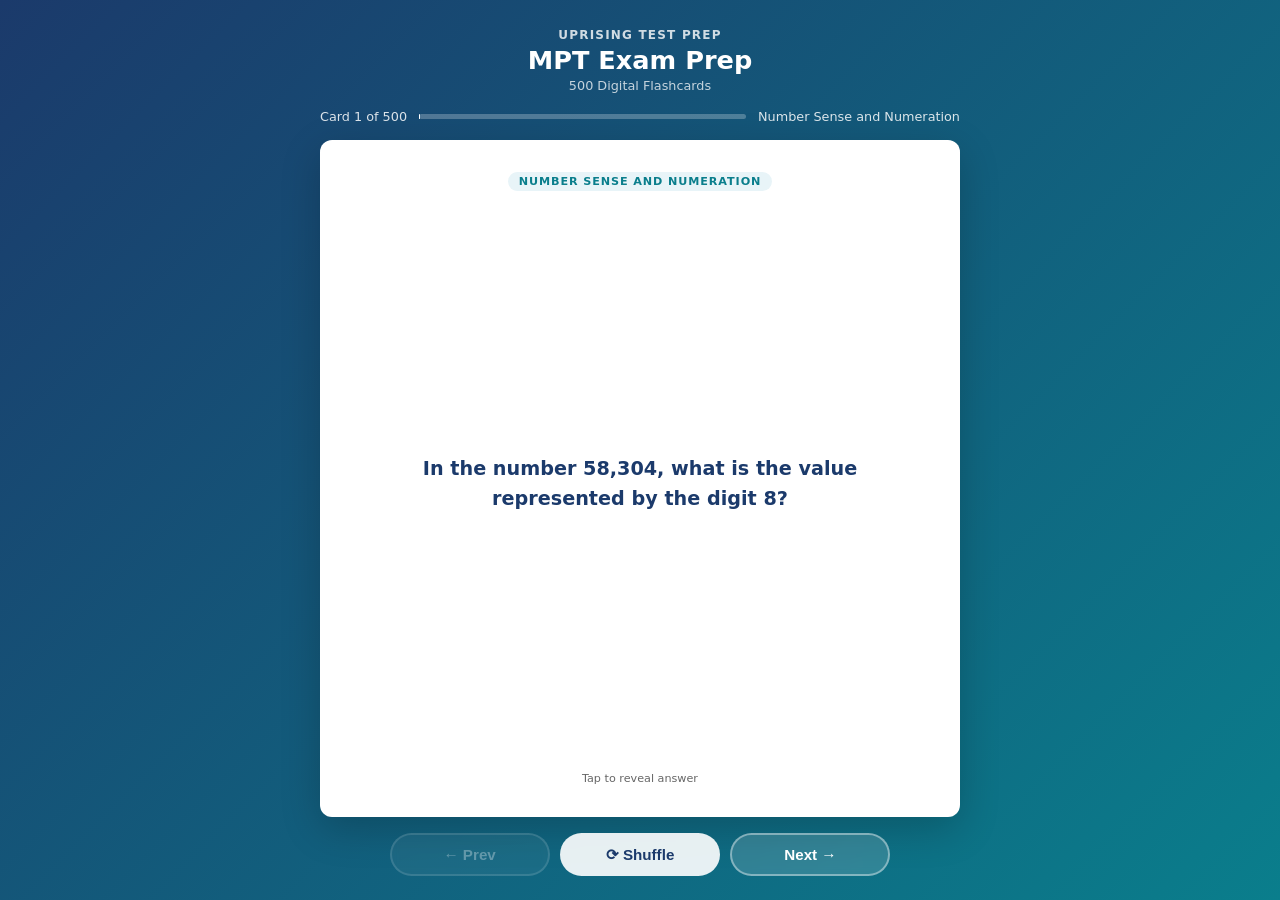
==== flashcards/index.html @ c452686e "Deploy MPT exam" ====
<!DOCTYPE html>
<html lang="en">
<head>
  <meta charset="UTF-8">
  <meta name="viewport" content="width=device-width, initial-scale=1.0">
  <title>MPT Exam Prep — Flashcards</title>
  <style>
    :root {
      --blue:   #1B3A6B;
      --teal:   #0A7E8C;
      --ltblue: #E8F4F8;
      --white:  #FFFFFF;
      --text:   #1A1A1A;
      --muted:  #666;
      --radius: 12px;
    }
    * { box-sizing: border-box; margin: 0; padding: 0; }
    html, body { height: 100%; }
    body {
      font-family: 'Segoe UI', system-ui, sans-serif;
      background: linear-gradient(135deg, var(--blue) 0%, var(--teal) 100%);
      min-height: 100dvh;
      display: flex;
      flex-direction: column;
      align-items: center;
      padding: 1.25rem 1rem 1rem;
      gap: 0.75rem;
      overflow-x: hidden;
    }
    header { text-align: center; color: #fff; flex-shrink: 0; }
    header .brand { font-size: 0.75rem; font-weight: 700; letter-spacing: 0.1em; opacity: 0.8; text-transform: uppercase; }
    header h1 { font-size: 1.3rem; font-weight: 800; margin-top: 0.2rem; }
    header .subtitle { font-size: 0.8rem; opacity: 0.75; margin-top: 0.15rem; }
    #progress-info {
      display: flex; align-items: center; gap: 0.75rem;
      color: rgba(255,255,255,0.85); font-size: 0.8rem;
      flex-shrink: 0; width: 100%; max-width: 640px;
    }
    #progress-bar-track {
      flex: 1; background: rgba(255,255,255,0.25);
      border-radius: 4px; height: 5px;
    }
    #progress-bar-fill { height: 100%; background: #fff; border-radius: 4px; transition: width 0.3s; }
    .card-scene {
      width: 100%; max-width: 640px;
      perspective: 1200px;
      cursor: pointer;
      flex: 1; min-height: 0;
      display: flex; flex-direction: column;
    }
    .card-inner {
      position: relative; width: 100%;
      flex: 1; min-height: 0;
      transition: transform 0.55s cubic-bezier(.4,0,.2,1);
      transform-style: preserve-3d;
    }
    .card-scene.flipped .card-inner { transform: rotateY(180deg); }
    .card-face {
      position: absolute; inset: 0;
      backface-visibility: hidden; -webkit-backface-visibility: hidden;
      border-radius: var(--radius);
      display: flex; flex-direction: column;
      padding: 1.5rem 1.75rem;
      box-shadow: 0 12px 40px rgba(0,0,0,0.2);
      overflow: hidden;
    }
    .card-front { background: var(--white); align-items: center; justify-content: center; }
    .card-back  { background: var(--ltblue); transform: rotateY(180deg); }
    .card-badge {
      font-size: 0.7rem; font-weight: 700; text-transform: uppercase;
      letter-spacing: 0.08em;
      background: var(--ltblue); color: var(--teal);
      padding: 0.2rem 0.65rem; border-radius: 20px;
      margin-bottom: 0.85rem; flex-shrink: 0;
    }
    .card-back .card-badge { background: rgba(10,126,140,0.12); }
    .card-front .q-text {
      font-size: 1.1rem; font-weight: 600; color: var(--blue); line-height: 1.55;
      text-align: center; overflow-y: auto; flex: 1;
      display: flex; align-items: center; justify-content: center;
      scrollbar-width: thin; scrollbar-color: rgba(27,58,107,0.3) transparent;
    }
    .card-back .a-label { font-size: 0.7rem; font-weight: 700; color: var(--teal); text-transform: uppercase; letter-spacing: 0.08em; margin-bottom: 0.4rem; flex-shrink: 0; }
    .card-back .a-text  {
      font-size: 0.975rem; color: var(--text); line-height: 1.65;
      overflow-y: auto; flex: 1; min-height: 0; padding-right: 4px;
      scrollbar-width: thin; scrollbar-color: rgba(10,126,140,0.4) transparent;
    }
    .card-back .a-text::-webkit-scrollbar { width: 4px; }
    .card-back .a-text::-webkit-scrollbar-track { background: transparent; }
    .card-back .a-text::-webkit-scrollbar-thumb { background: rgba(10,126,140,0.4); border-radius: 4px; }
    .tap-hint { flex-shrink: 0; margin-top: 0.6rem; font-size: 0.7rem; color: var(--muted); text-align: center; }
    .card-back .tap-hint { color: var(--teal); opacity: 0.7; }
    .controls {
      display: flex; gap: 0.65rem; flex-wrap: nowrap;
      justify-content: center; flex-shrink: 0;
      width: 100%; max-width: 640px;
      padding-bottom: env(safe-area-inset-bottom, 0px);
    }
    .btn {
      padding: 0.6rem 1.2rem; border-radius: 50px;
      border: 2px solid rgba(255,255,255,0.4);
      background: rgba(255,255,255,0.15); color: #fff;
      font-weight: 700; font-size: 0.875rem; cursor: pointer;
      transition: all 0.2s; backdrop-filter: blur(4px);
      white-space: nowrap; flex: 1; max-width: 160px;
    }
    .btn:hover { background: rgba(255,255,255,0.3); border-color: rgba(255,255,255,0.7); }
    .btn:active { transform: scale(0.96); }
    .btn:disabled { opacity: 0.35; cursor: not-allowed; }
    .btn.btn-primary { background: rgba(255,255,255,0.9); color: var(--blue); border-color: transparent; }
    .btn.btn-primary:hover { background: #fff; }
    #loading { color: rgba(255,255,255,0.8); font-size: 1rem; text-align: center; padding: 3rem; flex: 1; }
    @media (min-width: 768px) {
      body { padding: 1.75rem 1.5rem 1.5rem; gap: 1rem; }
      header h1 { font-size: 1.6rem; }
      .card-face { padding: 2rem 2.5rem; }
      .card-front .q-text { font-size: 1.2rem; }
      .card-back .a-text { font-size: 1.05rem; }
      .btn { font-size: 0.95rem; padding: 0.65rem 1.4rem; }
    }
    @media (max-width: 380px) {
      body { padding: 0.75rem; gap: 0.5rem; }
      header .brand { font-size: 0.65rem; }
      header h1 { font-size: 1.1rem; }
      header .subtitle { display: none; }
      .card-face { padding: 1rem 1.1rem; }
      .card-front .q-text { font-size: 0.975rem; }
      .card-back .a-text { font-size: 0.875rem; }
      .btn { font-size: 0.8rem; padding: 0.5rem 0.75rem; }
    }
  </style>
</head>
<body>
<header>
  <div class="brand">Uprising Test Prep</div>
  <h1>MPT Exam Prep</h1>
  <div class="subtitle">500 Digital Flashcards</div>
</header>
<div id="progress-info">
  <span id="card-counter">Card 1 of 500</span>
  <div id="progress-bar-track"><div id="progress-bar-fill" style="width:0%"></div></div>
  <span id="domain-label"></span>
</div>
<div id="loading">Loading flashcards...</div>
<div class="card-scene" id="card-scene" style="display:none" onclick="flipCard()">
  <div class="card-inner" id="card-inner">
    <div class="card-face card-front">
      <div class="card-badge" id="front-badge"></div>
      <div class="q-text" id="q-text"></div>
      <div class="tap-hint">Tap to reveal answer</div>
    </div>
    <div class="card-face card-back">
      <div class="card-badge" id="back-badge">Answer</div>
      <div class="a-label">Answer</div>
      <div class="a-text" id="a-text"></div>
      <div class="tap-hint">Tap to flip back</div>
    </div>
  </div>
</div>
<div class="controls" id="controls" style="display:none">
  <button class="btn" id="prev-btn" onclick="event.stopPropagation();move(-1)" disabled>&#8592; Prev</button>
  <button class="btn btn-primary" onclick="event.stopPropagation();shuffleCards()">&#10227; Shuffle</button>
  <button class="btn" id="next-btn" onclick="event.stopPropagation();move(1)">Next &#8594;</button>
</div>
<script>
const DOMAIN_LABELS = {
  number_sense_and_numeration: "Number Sense and Numeration",
  algebra_and_patterning: "Algebra and Patterning",
  data_literacy_and_probability: "Data Literacy and Probability",
  geometry_and_spatial_sense: "Geometry and Spatial Sense",
  measurement: "Measurement",
  financial_literacy: "Financial Literacy",
  mathematics_curriculum_and_instructional_foundations: "Mathematics Curriculum and Instructional Foundations",
  assessment_and_evaluation_practices: "Assessment and Evaluation Practices",
  learning_for_all_and_inclusive_teaching: "Learning for All and Inclusive Teaching",
};
let cards   = [];
let current = 0;
async function init() {
  try {
    const res = await fetch('flashcards.json');
    if (!res.ok) throw new Error('Network error');
    cards = await res.json();
    document.getElementById('loading').style.display    = 'none';
    document.getElementById('card-scene').style.display = 'flex';
    document.getElementById('controls').style.display   = 'flex';
    show();
  } catch (e) {
    document.getElementById('loading').textContent = 'Error loading flashcards. Please try refreshing.';
  }
}
function domainLabel(key) {
  return DOMAIN_LABELS[key] || key.replace(/_/g, ' ').replace(/\b\w/g, c => c.toUpperCase());
}
function show() {
  const c = cards[current];
  document.getElementById('card-scene').classList.remove('flipped');
  document.getElementById('a-text').scrollTop = 0;
  const label = domainLabel(c.domain || c.chapter || '');
  document.getElementById('q-text').textContent       = c.front;
  document.getElementById('a-text').textContent       = c.back;
  document.getElementById('front-badge').textContent  = label;
  document.getElementById('back-badge').textContent   = label;
  document.getElementById('card-counter').textContent = `Card ${current+1} of ${cards.length}`;
  document.getElementById('domain-label').textContent = label;
  document.getElementById('progress-bar-fill').style.width = `${((current+1)/cards.length*100).toFixed(1)}%`;
  document.getElementById('prev-btn').disabled = current === 0;
  document.getElementById('next-btn').disabled = current === cards.length - 1;
}
function flipCard() { document.getElementById('card-scene').classList.toggle('flipped'); }
function move(dir) {
  const next = current + dir;
  if (next < 0 || next >= cards.length) return;
  current = next; show();
}
function shuffleCards() {
  for (let i = cards.length - 1; i > 0; i--) {
    const j = Math.floor(Math.random() * (i+1));
    [cards[i], cards[j]] = [cards[j], cards[i]];
  }
  current = 0; show();
}
document.addEventListener('keydown', e => {
  if (e.key === 'ArrowRight' || e.key === 'ArrowDown') move(1);
  else if (e.key === 'ArrowLeft' || e.key === 'ArrowUp') move(-1);
  else if (e.key === ' ' || e.key === 'Enter') { e.preventDefault(); flipCard(); }
});
init();
</script>
</body>
</html>
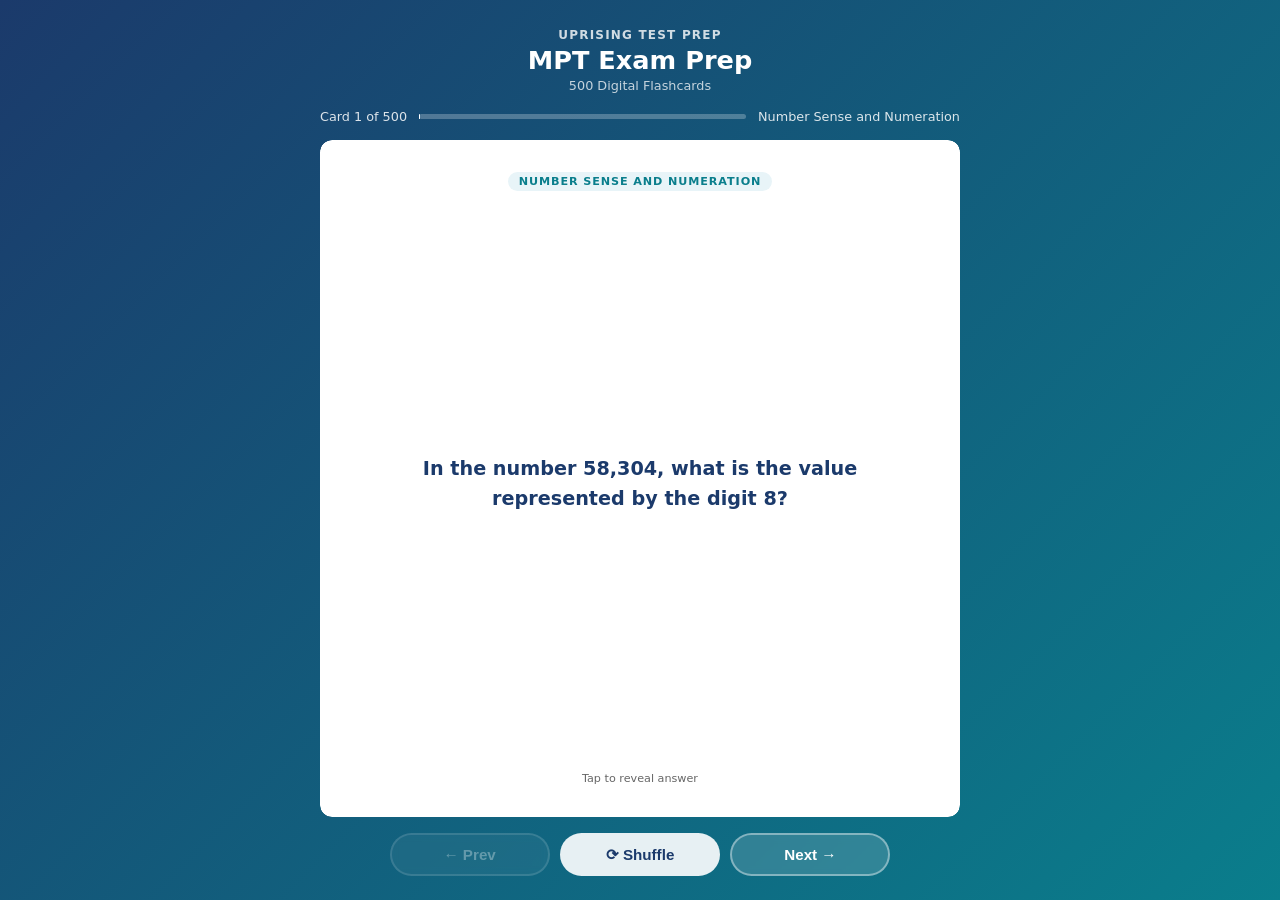
==== commit ea93651b: "Flashcards: clip the answer at the card so it cannot cover Prev/Next in Safari and on iOS" ====
--- a/flashcards/index.html
+++ b/flashcards/index.html
@@ -19,7 +19,12 @@
     body {
       font-family: 'Segoe UI', system-ui, sans-serif;
       background: linear-gradient(135deg, var(--blue) 0%, var(--teal) 100%);
-      min-height: 100dvh;
+      /* Pinned, not min-height: the page must never grow, or the controls
+         get pushed below the fold on iOS where 100dvh and height:100%
+         disagree. The height:100% rule above is the pre-dvh fallback. */
+      height: 100dvh;
+      max-height: 100dvh;
+      overflow: hidden;
       display: flex;
       flex-direction: column;
       align-items: center;
@@ -47,6 +52,13 @@
       cursor: pointer;
       flex: 1; min-height: 0;
       display: flex; flex-direction: column;
+    
+      /* WebKit does not clip overflow inside a preserve-3d context, so the
+         answer pane's own clip is dropped and a long answer paints over the
+         Prev/Next row. This element only sets the perspective and is NOT
+         itself in the 3D context, so its clip is honoured in every engine. */
+      overflow: hidden;
+      border-radius: var(--radius);
     }
     .card-inner {
       position: relative; width: 100%;
@@ -63,6 +75,12 @@
       padding: 1.5rem 1.75rem;
       box-shadow: 0 12px 40px rgba(0,0,0,0.2);
       overflow: hidden;
+    
+      /* Painting through a mask forces WebKit to allocate a real clipping
+         layer for a 3D-transformed element, which is what makes the
+         overflow:hidden and the rounded corners above actually apply. */
+      -webkit-mask-image: -webkit-radial-gradient(#fff, #000);
+              mask-image: radial-gradient(#fff, #000);
     }
     .card-front { background: var(--white); align-items: center; justify-content: center; }
     .card-back  { background: var(--ltblue); transform: rotateY(180deg); }
@@ -85,6 +103,9 @@
       font-size: 0.975rem; color: var(--text); line-height: 1.65;
       overflow-y: auto; flex: 1; min-height: 0; padding-right: 4px;
       scrollbar-width: thin; scrollbar-color: rgba(10,126,140,0.4) transparent;
+    
+      -webkit-overflow-scrolling: touch;
+      overscroll-behavior: contain;
     }
     .card-back .a-text::-webkit-scrollbar { width: 4px; }
     .card-back .a-text::-webkit-scrollbar-track { background: transparent; }
